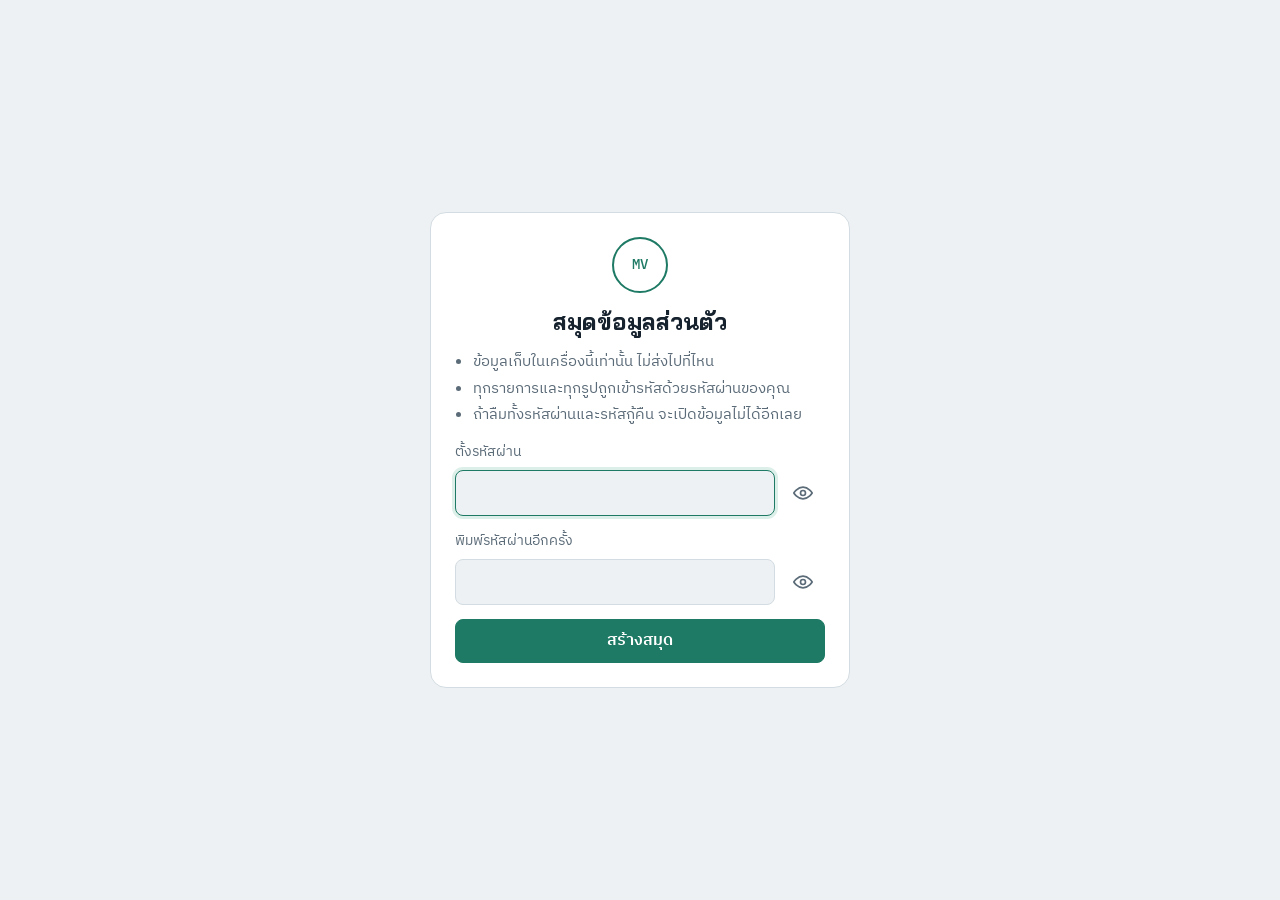
==== my-vault/index.html @ 416fd05d "Add files via upload" ====
<!doctype html>
<html lang="th">
<head>
  <meta charset="utf-8">
  <meta name="viewport" content="width=device-width, initial-scale=1, viewport-fit=cover">
  <meta name="color-scheme" content="light dark">
  <meta name="theme-color" content="#EDF1F3" media="(prefers-color-scheme: light)">
  <meta name="theme-color" content="#10161C" media="(prefers-color-scheme: dark)">
  <meta name="description" content="สมุดเก็บข้อมูลส่วนตัว เข้ารหัสทุกชิ้น ใช้ได้แม้ไม่มีเน็ต">
  <title>My Vault</title>
  <link rel="manifest" href="manifest.webmanifest">
  <link rel="icon" href="icons/icon-192.png" type="image/png">
  <link rel="apple-touch-icon" href="icons/apple-touch-icon-180.png">
  <meta name="apple-mobile-web-app-capable" content="yes">
  <meta name="mobile-web-app-capable" content="yes">
  <meta name="apple-mobile-web-app-title" content="My Vault">
  <meta name="apple-mobile-web-app-status-bar-style" content="default">
  <link rel="stylesheet" href="css/fonts.css">
  <link rel="stylesheet" href="css/app.css">
  <script type="module" src="js/main.js"></script>
</head>
<body>
  <div id="app">
    <main class="screen"><p class="muted">กำลังเปิดสมุด…</p></main>
  </div>
  <noscript><p class="screen">ต้องเปิดใช้ JavaScript เพื่อใช้สมุด</p></noscript>
</body>
</html>
---- my-vault/css/fonts.css ----
/* ฟอนต์ฝังในแอป (ใช้ได้ตอนออฟไลน์) — SIL Open Font License, ดู fonts/OFL-*.txt
   แบ่งช่วงตัวอักษร: เบราว์เซอร์โหลดเฉพาะไฟล์ของช่วงที่หน้าจอใช้จริง */

/* ช่วงตัวอักษร (ตามชุดของ @fontsource) */
/* thai  */ /* U+02D7, U+0303, U+0331, U+0E01-0E5B, U+200C-200D, U+25CC */
/* latin */ /* U+0000-00FF, U+0131, U+0152-0153, U+02BB-02BC, U+02C6, U+02DA, U+02DC, U+0304, U+0308, U+0329, U+2000-206F, U+20AC, U+2122, U+2191, U+2193, U+2212, U+2215, U+FEFF, U+FFFD */

@font-face {
  font-family: "IBM Plex Sans Thai"; font-style: normal; font-weight: 400; font-display: swap;
  src: url("../fonts/ibm-plex-sans-thai-thai-400-normal.woff2") format("woff2");
  unicode-range: U+02D7, U+0303, U+0331, U+0E01-0E5B, U+200C-200D, U+25CC;
}
@font-face {
  font-family: "IBM Plex Sans Thai"; font-style: normal; font-weight: 400; font-display: swap;
  src: url("../fonts/ibm-plex-sans-thai-latin-400-normal.woff2") format("woff2");
  unicode-range: U+0000-00FF, U+0131, U+0152-0153, U+02BB-02BC, U+02C6, U+02DA, U+02DC, U+0304, U+0308, U+0329, U+2000-206F, U+20AC, U+2122, U+2191, U+2193, U+2212, U+2215, U+FEFF, U+FFFD;
}
@font-face {
  font-family: "IBM Plex Sans Thai"; font-style: normal; font-weight: 500 700; font-display: swap;
  src: url("../fonts/ibm-plex-sans-thai-thai-600-normal.woff2") format("woff2");
  unicode-range: U+02D7, U+0303, U+0331, U+0E01-0E5B, U+200C-200D, U+25CC;
}
@font-face {
  font-family: "IBM Plex Sans Thai"; font-style: normal; font-weight: 500 700; font-display: swap;
  src: url("../fonts/ibm-plex-sans-thai-latin-600-normal.woff2") format("woff2");
  unicode-range: U+0000-00FF, U+0131, U+0152-0153, U+02BB-02BC, U+02C6, U+02DA, U+02DC, U+0304, U+0308, U+0329, U+2000-206F, U+20AC, U+2122, U+2191, U+2193, U+2212, U+2215, U+FEFF, U+FFFD;
}

@font-face {
  font-family: "Bai Jamjuree"; font-style: normal; font-weight: 600; font-display: swap;
  src: url("../fonts/bai-jamjuree-thai-600-normal.woff2") format("woff2");
  unicode-range: U+02D7, U+0303, U+0331, U+0E01-0E5B, U+200C-200D, U+25CC;
}
@font-face {
  font-family: "Bai Jamjuree"; font-style: normal; font-weight: 600; font-display: swap;
  src: url("../fonts/bai-jamjuree-latin-600-normal.woff2") format("woff2");
  unicode-range: U+0000-00FF, U+0131, U+0152-0153, U+02BB-02BC, U+02C6, U+02DA, U+02DC, U+0304, U+0308, U+0329, U+2000-206F, U+20AC, U+2122, U+2191, U+2193, U+2212, U+2215, U+FEFF, U+FFFD;
}
@font-face {
  font-family: "Bai Jamjuree"; font-style: normal; font-weight: 700; font-display: swap;
  src: url("../fonts/bai-jamjuree-thai-700-normal.woff2") format("woff2");
  unicode-range: U+02D7, U+0303, U+0331, U+0E01-0E5B, U+200C-200D, U+25CC;
}
@font-face {
  font-family: "Bai Jamjuree"; font-style: normal; font-weight: 700; font-display: swap;
  src: url("../fonts/bai-jamjuree-latin-700-normal.woff2") format("woff2");
  unicode-range: U+0000-00FF, U+0131, U+0152-0153, U+02BB-02BC, U+02C6, U+02DA, U+02DC, U+0304, U+0308, U+0329, U+2000-206F, U+20AC, U+2122, U+2191, U+2193, U+2212, U+2215, U+FEFF, U+FFFD;
}

@font-face {
  font-family: "IBM Plex Mono"; font-style: normal; font-weight: 400; font-display: swap;
  src: url("../fonts/ibm-plex-mono-latin-400-normal.woff2") format("woff2");
}
@font-face {
  font-family: "IBM Plex Mono"; font-style: normal; font-weight: 500 600; font-display: swap;
  src: url("../fonts/ibm-plex-mono-latin-500-normal.woff2") format("woff2");
}
---- my-vault/css/app.css ----
/* My Vault — ธีมสมุดพาสปอร์ต: หมึกน้ำเงินเข้ม + ตราประทับสีเขียว (ต่อจากเวอร์ชันแรก) */
:root {
  --paper: #EDF1F3; --sheet: #FFFFFF; --ink: #16222E; --muted: #5B6B78; --line: #D3DCE2;
  --stamp: #1E7A64; --stamp-soft: #DDEFE9; --on-stamp: #FFFFFF;
  --warn: #9A4512; --warn-soft: #FBE9DC; --danger: #B3261E; --danger-soft: #FBE4E2;
  --scrim: rgba(10, 16, 22, .55);
  --display: "Bai Jamjuree", "IBM Plex Sans Thai", "Noto Sans Thai", system-ui, sans-serif;
  --body: "IBM Plex Sans Thai", "Noto Sans Thai", system-ui, -apple-system, "Segoe UI", sans-serif;
  --mono: "IBM Plex Mono", ui-monospace, "SF Mono", Menlo, monospace;
  --tap: 44px;
  --radius: 10px;
  --bar-h: 64px;
  color-scheme: light;
}
@media (prefers-color-scheme: dark) {
  :root {
    --paper: #10161C; --sheet: #18212A; --ink: #E4EBF0; --muted: #94A5B2; --line: #2A3743;
    --stamp: #4CC3A0; --stamp-soft: #173A31; --on-stamp: #0B1A15;
    --warn: #F0A06A; --warn-soft: #3B2618; --danger: #F2847C; --danger-soft: #3A1C1A;
    --scrim: rgba(0, 0, 0, .65);
    color-scheme: dark;
  }
}

*, *::before, *::after { box-sizing: border-box; }
html { -webkit-text-size-adjust: 100%; }
body {
  margin: 0; min-height: 100dvh;
  background: var(--paper); color: var(--ink);
  font-family: var(--body); font-size: 16px; line-height: 1.55;
  -webkit-tap-highlight-color: transparent;
}
h1, h2, h3 { font-family: var(--display); margin: 0; text-wrap: balance; line-height: 1.3; }
h1 { font-size: 1.45rem; } h2 { font-size: 1.2rem; } h3 { font-size: 1rem; }
p { margin: 0; }
button, input, select, textarea { font: inherit; color: inherit; }
button { cursor: pointer; }
:focus-visible { outline: 2px solid var(--stamp); outline-offset: 2px; }
[hidden] { display: none !important; }

.icon { display: inline-flex; width: 20px; height: 20px; flex: none; }
.icon svg { width: 100%; height: 100%; }
.mono { font-family: var(--mono); }
.center { text-align: center; }
.small { font-size: .82rem; }
.muted { color: var(--muted); font-size: .92rem; }
.stack { display: flex; flex-direction: column; gap: 14px; }
.offscreen { position: fixed; left: -9999px; top: 0; opacity: 0; }

/* ---------- หน้ากลางจอ (ต้อนรับ / ล็อก) ---------- */
.screen {
  min-height: 100dvh; display: grid; place-items: center;
  padding-block: max(24px, env(safe-area-inset-top)) max(24px, env(safe-area-inset-bottom));
  padding-left: max(16px, env(safe-area-inset-left)); padding-right: max(16px, env(safe-area-inset-right));
}
.screen > * { min-width: 0; max-width: 100%; }
.card {
  width: min(420px, 100%); background: var(--sheet); border: 1px solid var(--line);
  border-radius: 16px; padding: 24px;
}
.seal {
  width: 56px; height: 56px; border-radius: 50%; border: 2px solid var(--stamp); color: var(--stamp);
  display: grid; place-items: center; font-family: var(--mono); font-weight: 500; font-size: 14px;
  margin-inline: auto;
}
.seal .icon { width: 24px; height: 24px; }
.card h1 { text-align: center; }
.facts { margin: 0; padding-left: 1.2em; color: var(--muted); font-size: .92rem; display: grid; gap: 4px; }

/* ---------- ฟอร์ม ---------- */
.field { display: flex; flex-direction: column; gap: 6px; }
.label { font-size: .9rem; color: var(--muted); }
.input {
  width: 100%; min-height: var(--tap); padding: 10px 12px;
  border: 1px solid var(--line); border-radius: 8px; background: var(--paper); color: var(--ink);
}
.input:focus { border-color: var(--stamp); outline: none; box-shadow: 0 0 0 3px var(--stamp-soft); }
.input-row { display: flex; gap: 6px; align-items: center; }
.input-row .input { flex: 1; min-width: 0; }
.hints { display: grid; gap: 4px; font-size: .9rem; }
.hints:empty { display: none; }
.error { color: var(--danger); font-size: .9rem; }
.error:empty { display: none; }
.warn { color: var(--warn); }
.ok { color: var(--stamp); }

/* ---------- ปุ่ม ---------- */
.btn {
  min-height: var(--tap); padding: 8px 16px; border-radius: 8px;
  border: 1px solid var(--line); background: var(--sheet); color: var(--ink);
  display: inline-flex; align-items: center; justify-content: center; gap: 8px; font-weight: 500;
}
.btn:hover { border-color: var(--muted); }
.btn:disabled { opacity: .5; cursor: not-allowed; }
.btn.primary { background: var(--stamp); border-color: var(--stamp); color: var(--on-stamp); }
.btn.danger { background: transparent; border-color: var(--danger); color: var(--danger); }
.btn.block { width: 100%; }
.btn.small { min-height: 36px; padding: 4px 12px; font-size: .9rem; }
.icon-btn {
  min-width: var(--tap); min-height: var(--tap); border: 0; background: transparent; color: var(--muted);
  border-radius: 8px; display: inline-flex; align-items: center; justify-content: center; gap: 6px; flex: none;
}
.icon-btn:hover { color: var(--ink); background: var(--paper); }
.icon-btn.labelled { padding-inline: 10px; font-size: .9rem; }
.link {
  border: 0; background: none; color: var(--stamp); min-height: var(--tap);
  text-decoration: underline; text-underline-offset: 3px; padding: 0;
}
.link.danger { color: var(--muted); font-size: .9rem; }
.actions { display: flex; gap: 8px; justify-content: flex-end; flex-wrap: wrap; }

/* ---------- รหัสกู้คืน ---------- */
.recovery-code {
  display: flex; flex-wrap: wrap; justify-content: center; gap: 6px 12px;
  padding: 14px; border: 2px dashed var(--stamp); border-radius: var(--radius); background: var(--stamp-soft);
  font-size: clamp(1.05rem, 4.6vw, 1.25rem); letter-spacing: .08em; font-weight: 500; user-select: all;
}
#recovery-tail { text-transform: uppercase; letter-spacing: .2em; }

/* ---------- ตัวแอป ---------- */
body::before { /* แถบสีใต้ notch ให้กลืนกับหัวจอ */
  content: ""; position: fixed; inset: 0 0 auto; height: env(safe-area-inset-top, 0px);
  background: var(--paper); z-index: 20;
}
.appbar {
  position: sticky; top: env(safe-area-inset-top, 0px); z-index: 10;
  background: var(--paper); border-bottom: 1px solid var(--line);
}
.appbar-inner, .module, .tabbar-inner, .backup-bar {
  max-width: 880px; margin-inline: auto;
  padding-left: max(16px, env(safe-area-inset-left)); padding-right: max(16px, env(safe-area-inset-right));
}
.appbar-inner { display: flex; align-items: center; gap: 4px; padding-block: 8px; }
.brand { flex: 1; min-width: 0; }
.brand-name { display: block; font-family: var(--mono); font-size: .72rem; letter-spacing: .12em; text-transform: uppercase; color: var(--stamp); }
.module-title { font-size: 1.25rem; white-space: nowrap; overflow: hidden; text-overflow: ellipsis; }
.backup-bar {
  display: flex; align-items: center; justify-content: space-between; gap: 10px; flex-wrap: wrap;
  padding-block: 8px; background: var(--warn-soft); color: var(--warn); font-size: .92rem;
}
.module { padding-block: 16px calc(var(--bar-h) + env(safe-area-inset-bottom, 0px) + 24px); }
.empty { color: var(--muted); text-align: center; padding: 40px 0; }

.tabbar {
  position: fixed; inset: auto 0 0; z-index: 10;
  background: var(--sheet); border-top: 1px solid var(--line);
  padding-bottom: env(safe-area-inset-bottom, 0px);
}
.tabbar-inner { display: flex; justify-content: center; gap: 4px; height: var(--bar-h); }
.tabbar button {
  flex: 1; max-width: 160px; border: 0; background: none; color: var(--muted);
  display: flex; flex-direction: column; align-items: center; justify-content: center; gap: 2px; font-size: .8rem;
}
.tabbar button[aria-current="page"] { color: var(--stamp); font-weight: 600; }

/* ---------- modal ---------- */
.overlay {
  position: fixed; inset: 0; z-index: 50; background: var(--scrim);
  display: flex; align-items: center; justify-content: center;
  padding: max(12px, env(safe-area-inset-top)) max(12px, env(safe-area-inset-right)) max(12px, env(safe-area-inset-bottom)) max(12px, env(safe-area-inset-left));
}
.sheet {
  width: min(560px, 100%); max-height: 100%; overflow: auto; overscroll-behavior: contain;
  background: var(--sheet); border-radius: 14px; padding: 20px;
}
@media (max-width: 600px) {
  .overlay { align-items: flex-end; padding: max(12px, env(safe-area-inset-top)) 0 0; }
  .sheet {
    border-radius: 16px 16px 0 0; max-height: 94dvh;
    padding: 20px max(16px, env(safe-area-inset-right)) calc(20px + env(safe-area-inset-bottom)) max(16px, env(safe-area-inset-left));
  }
}
.sheet-head { display: flex; align-items: center; justify-content: space-between; gap: 8px; }
.confirm-text { font-size: 1rem; }
.settings { display: flex; flex-direction: column; gap: 22px; }
.settings section { border-top: 1px solid var(--line); padding-top: 18px; }
.danger-zone h3 { color: var(--danger); }

/* ---------- โมดูลสมุด ---------- */
.vault-tools { display: flex; gap: 10px; flex-wrap: wrap; }
.search {
  flex: 1; min-width: 200px; display: flex; align-items: center; gap: 8px;
  border: 1px solid var(--line); background: var(--sheet); border-radius: 8px; padding-left: 12px; color: var(--muted);
}
.search:focus-within { border-color: var(--stamp); box-shadow: 0 0 0 3px var(--stamp-soft); }
.search .input { border: 0; background: transparent; padding-left: 0; box-shadow: none; }
.chips { display: flex; gap: 6px; overflow-x: auto; margin-top: 12px; padding-bottom: 4px; scrollbar-width: thin; }
.chip {
  flex: none; min-height: 40px; padding: 4px 12px; border-radius: 999px;
  border: 1px solid var(--line); background: var(--sheet); color: var(--ink);
  display: inline-flex; align-items: center; gap: 6px; font-size: .92rem;
}
.chip[aria-pressed="true"] { border-color: var(--stamp); background: var(--stamp-soft); color: var(--stamp); font-weight: 600; }
.chip-count { font-family: var(--mono); font-size: .75rem; color: var(--muted); font-variant-numeric: tabular-nums; }
.alerts { display: grid; gap: 6px; margin-top: 12px; }
.alerts:empty { display: none; }
.alert {
  text-align: left; border: 0; border-radius: 8px; padding: 10px 12px; min-height: var(--tap); font-size: .92rem;
  background: var(--warn-soft); color: var(--warn);
}
.alert.gone { background: var(--danger-soft); color: var(--danger); }
.example-bar {
  margin-top: 12px; display: flex; align-items: center; justify-content: space-between; gap: 10px; flex-wrap: wrap;
  background: var(--stamp-soft); color: var(--stamp); border-radius: 8px; padding: 8px 12px; font-size: .92rem;
}
.entries { display: grid; grid-template-columns: repeat(auto-fill, minmax(min(100%, 300px), 1fr)); gap: 14px; margin-top: 16px; }
.entries > .empty { grid-column: 1 / -1; display: grid; justify-items: center; gap: 12px; }
.entry {
  background: var(--sheet); border: 1px solid var(--line); border-radius: var(--radius);
  padding: 14px 16px; display: flex; flex-direction: column; gap: 10px; min-width: 0;
}
.entry.corrupt { border-style: dashed; border-color: var(--danger); }
.entry-head { display: flex; align-items: flex-start; gap: 8px; }
.entry-head h3 { flex: 1; min-width: 0; font-size: 1.05rem; overflow-wrap: anywhere; }
.tag {
  font-family: var(--mono); font-size: .68rem; letter-spacing: .06em; color: var(--stamp);
  border: 1px solid var(--stamp); border-radius: 4px; padding: 1px 6px; white-space: nowrap;
}
.tag.ex { color: var(--muted); border-color: var(--line); font-family: var(--body); letter-spacing: 0; }
.thumbs { display: flex; gap: 6px; overflow-x: auto; }
.thumb { flex: none; width: 64px; height: 64px; padding: 0; border: 1px solid var(--line); border-radius: 8px; overflow: hidden; background: var(--paper); }
.thumb img { width: 100%; height: 100%; object-fit: cover; display: block; }
.rows { margin: 0; display: flex; flex-direction: column; }
.row {
  display: grid; grid-template-columns: minmax(84px, 36%) 1fr auto; gap: 8px; align-items: center;
  border-top: 1px dashed var(--line); padding-block: 4px;
}
.row:first-child { border-top: 0; }
.row dt { color: var(--muted); font-size: .86rem; overflow-wrap: anywhere; }
.row dd { margin: 0; min-width: 0; overflow-wrap: anywhere; font-variant-numeric: tabular-nums; }
.row dd.secret { font-family: var(--mono); letter-spacing: .06em; }
.row-actions { display: flex; }
.row-actions .icon-btn { min-width: 40px; min-height: 40px; }
.badge { display: inline-block; margin-left: 6px; font-size: .75rem; padding: 0 6px; border-radius: 4px; white-space: nowrap; font-family: var(--body); letter-spacing: 0; }
.badge.soon { background: var(--warn-soft); color: var(--warn); }
.badge.gone { background: var(--danger); color: var(--sheet); }
.note { color: var(--muted); font-size: .9rem; white-space: pre-wrap; overflow-wrap: anywhere; }
.entry-foot { margin-top: auto; display: flex; align-items: center; justify-content: space-between; gap: 8px; font-size: .8rem; color: var(--muted); }

/* ฟอร์มแก้ไข */
.field-rows { display: grid; gap: 8px; }
.field-row { display: grid; grid-template-columns: 1fr 1.3fr 104px auto; gap: 6px; align-items: center; }
.field-row .input { min-width: 0; }
@media (max-width: 600px) {
  .field-row { grid-template-columns: 1fr 1fr auto; padding-bottom: 8px; border-bottom: 1px dashed var(--line); }
  .field-row > .input:nth-child(2) { grid-column: 1 / -1; grid-row: 2; }
}
.img-strip { display: flex; flex-wrap: wrap; gap: 8px; align-items: center; }
.img-tile { position: relative; width: 76px; height: 76px; border-radius: 8px; overflow: hidden; border: 1px solid var(--line); background: var(--paper); }
.img-tile.new { border-color: var(--stamp); }
.img-tile img { width: 100%; height: 100%; object-fit: cover; display: block; }
.img-remove {
  position: absolute; top: 2px; right: 2px; width: 30px; height: 30px; border-radius: 50%; border: 0;
  background: var(--scrim); color: #fff; display: grid; place-items: center; padding: 0;
}
.img-remove .icon { width: 16px; height: 16px; }
.img-add {
  width: 76px; height: 76px; border-radius: 8px; border: 1px dashed var(--muted); background: transparent; color: var(--muted);
  display: flex; flex-direction: column; align-items: center; justify-content: center; gap: 2px; font-size: .75rem;
}
.img-count { width: 100%; }

/* ดูรูปเต็มจอ */
.sheet.sheet-viewer { width: min(960px, 100%); height: 100%; max-height: 100%; background: #0B0F13; color: #E4EBF0; padding: 0; border-radius: 12px; }
.viewer { height: 100%; display: flex; flex-direction: column; }
.viewer-bar { display: flex; align-items: center; justify-content: space-between; padding: 6px 8px 6px 16px; font-family: var(--mono); font-size: .85rem; }
.viewer .icon-btn { color: #E4EBF0; }
.viewer .icon-btn:hover { background: rgba(255, 255, 255, .1); }
.viewer-stage { flex: 1; min-height: 0; display: grid; place-items: center; touch-action: pan-y; user-select: none; }
.viewer-img { max-width: 100%; max-height: 100%; object-fit: contain; }
.viewer-nav { display: flex; justify-content: space-between; padding: 8px; }
@media (max-width: 600px) { .sheet.sheet-viewer { border-radius: 0; max-height: 100dvh; padding-bottom: env(safe-area-inset-bottom); } }

/* ---------- toast ---------- */
.toast {
  position: fixed; left: 50%; transform: translateX(-50%); z-index: 60;
  bottom: calc(var(--bar-h) + env(safe-area-inset-bottom, 0px) + 16px);
  max-width: calc(100% - 32px); background: var(--ink); color: var(--paper);
  padding: 10px 16px; border-radius: 10px; font-size: .92rem; text-align: center;
}

/* ---------- แถบมีเวอร์ชันใหม่ ---------- */
.update-bar {
  position: fixed; z-index: 40; left: 50%; transform: translateX(-50%);
  bottom: calc(var(--bar-h) + env(safe-area-inset-bottom, 0px) + 12px);
  width: min(520px, calc(100% - 32px)); min-height: var(--tap);
  border: 0; border-radius: 10px; padding: 10px 16px;
  background: var(--stamp); color: var(--on-stamp); font-weight: 600; font-size: .92rem;
}

@media (prefers-reduced-motion: reduce) { * { transition: none !important; animation: none !important; } }
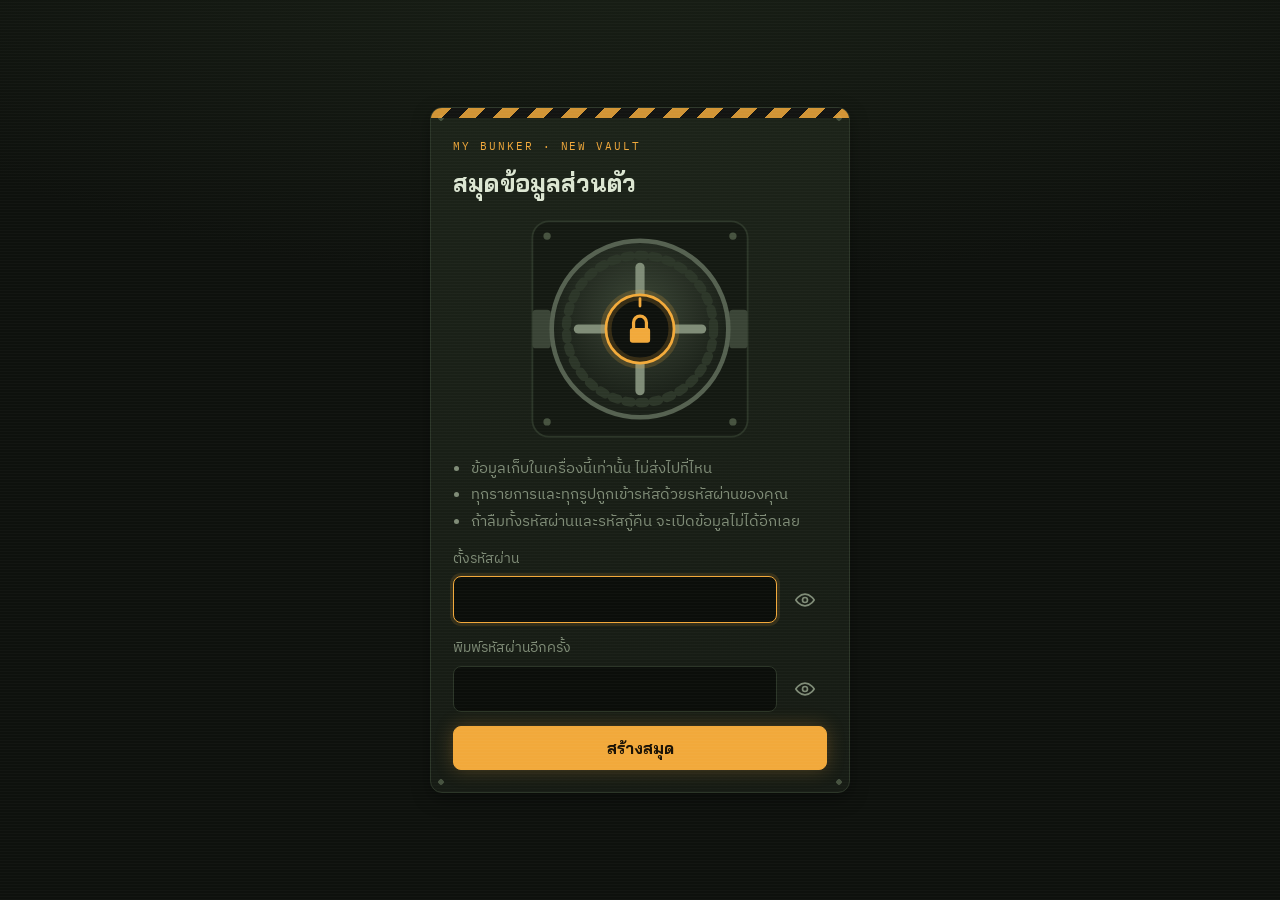
==== commit 9f0f28c7: "Add files via upload" ====
--- a/my-vault/index.html
+++ b/my-vault/index.html
@@ -3,9 +3,8 @@
 <head>
   <meta charset="utf-8">
   <meta name="viewport" content="width=device-width, initial-scale=1, viewport-fit=cover">
-  <meta name="color-scheme" content="light dark">
-  <meta name="theme-color" content="#EDF1F3" media="(prefers-color-scheme: light)">
-  <meta name="theme-color" content="#10161C" media="(prefers-color-scheme: dark)">
+  <meta name="color-scheme" content="dark">
+  <meta name="theme-color" content="#0E110D">
   <meta name="description" content="สมุดเก็บข้อมูลส่วนตัว เข้ารหัสทุกชิ้น ใช้ได้แม้ไม่มีเน็ต">
   <title>My Vault</title>
   <link rel="manifest" href="manifest.webmanifest">
--- a/my-vault/css/app.css
+++ b/my-vault/css/app.css
@@ -1,32 +1,30 @@
-/* My Vault — ธีมสมุดพาสปอร์ต: หมึกน้ำเงินเข้ม + ตราประทับสีเขียว (ต่อจากเวอร์ชันแรก) */
+/* My Bunker — ห้องบังเกอร์ใต้ดิน: แผงเหล็กเข้ม · ไฟเหลืองอำพัน · ตัวเลขเรืองแสง
+   ธีมมืดอย่างเดียวโดยตั้งใจ (ตั้งสีครบทุกตัว ไม่ขึ้นกับธีมเครื่อง) */
 :root {
-  --paper: #EDF1F3; --sheet: #FFFFFF; --ink: #16222E; --muted: #5B6B78; --line: #D3DCE2;
-  --stamp: #1E7A64; --stamp-soft: #DDEFE9; --on-stamp: #FFFFFF;
-  --warn: #9A4512; --warn-soft: #FBE9DC; --danger: #B3261E; --danger-soft: #FBE4E2;
-  --scrim: rgba(10, 16, 22, .55);
+  /* โทเคนหลัก */
+  --bg: #0E110D; --panel: #161B14; --panel-2: #1C2319; --line: #2C3628; --rivet: #46523F;
+  --ink: #DCE6D2; --muted: #7F8C77; --amber: #F2A93B; --amber-soft: rgba(242, 169, 59, .12);
+  --in: #7CF07A; --out: #FF5C4D; --info: #5CC8FF; --well: #0B0E0A;
+  /* ชื่อเดิมที่ component ใช้อยู่ → ชี้มาที่โทเคนบังเกอร์ */
+  --paper: var(--bg); --sheet: var(--panel); --stamp: var(--amber); --stamp-soft: var(--amber-soft); --on-stamp: #1A1205;
+  --warn: var(--amber); --warn-soft: var(--amber-soft); --danger: var(--out); --danger-soft: rgba(255, 92, 77, .12);
+  --scrim: rgba(0, 0, 0, .7);
   --display: "Bai Jamjuree", "IBM Plex Sans Thai", "Noto Sans Thai", system-ui, sans-serif;
   --body: "IBM Plex Sans Thai", "Noto Sans Thai", system-ui, -apple-system, "Segoe UI", sans-serif;
   --mono: "IBM Plex Mono", ui-monospace, "SF Mono", Menlo, monospace;
   --tap: 44px;
-  --radius: 10px;
-  --bar-h: 64px;
-  color-scheme: light;
-}
-@media (prefers-color-scheme: dark) {
-  :root {
-    --paper: #10161C; --sheet: #18212A; --ink: #E4EBF0; --muted: #94A5B2; --line: #2A3743;
-    --stamp: #4CC3A0; --stamp-soft: #173A31; --on-stamp: #0B1A15;
-    --warn: #F0A06A; --warn-soft: #3B2618; --danger: #F2847C; --danger-soft: #3A1C1A;
-    --scrim: rgba(0, 0, 0, .65);
-    color-scheme: dark;
-  }
+  --radius: 12px;
+  --bar-h: 70px;
+  --max: 960px;
+  color-scheme: dark;
 }
 
 *, *::before, *::after { box-sizing: border-box; }
 html { -webkit-text-size-adjust: 100%; }
 body {
   margin: 0; min-height: 100dvh;
-  background: var(--paper); color: var(--ink);
+  background: radial-gradient(120% 70% at 50% -10%, #1A2117 0%, var(--bg) 60%) fixed, var(--bg);
+  color: var(--ink);
   font-family: var(--body); font-size: 16px; line-height: 1.55;
   -webkit-tap-highlight-color: transparent;
 }
@@ -54,10 +52,7 @@
   padding-left: max(16px, env(safe-area-inset-left)); padding-right: max(16px, env(safe-area-inset-right));
 }
 .screen > * { min-width: 0; max-width: 100%; }
-.card {
-  width: min(420px, 100%); background: var(--sheet); border: 1px solid var(--line);
-  border-radius: 16px; padding: 24px;
-}
+.card { width: min(420px, 100%); padding: 24px; border-radius: 16px; }
 .seal {
   width: 56px; height: 56px; border-radius: 50%; border: 2px solid var(--stamp); color: var(--stamp);
   display: grid; place-items: center; font-family: var(--mono); font-weight: 500; font-size: 14px;
@@ -72,7 +67,7 @@
 .label { font-size: .9rem; color: var(--muted); }
 .input {
   width: 100%; min-height: var(--tap); padding: 10px 12px;
-  border: 1px solid var(--line); border-radius: 8px; background: var(--paper); color: var(--ink);
+  border: 1px solid var(--line); border-radius: 8px; background: var(--well); color: var(--ink);
 }
 .input:focus { border-color: var(--stamp); outline: none; box-shadow: 0 0 0 3px var(--stamp-soft); }
 .input-row { display: flex; gap: 6px; align-items: center; }
@@ -87,12 +82,15 @@
 /* ---------- ปุ่ม ---------- */
 .btn {
   min-height: var(--tap); padding: 8px 16px; border-radius: 8px;
-  border: 1px solid var(--line); background: var(--sheet); color: var(--ink);
+  border: 1px solid var(--line); background: var(--panel-2); color: var(--ink);
   display: inline-flex; align-items: center; justify-content: center; gap: 8px; font-weight: 500;
 }
 .btn:hover { border-color: var(--muted); }
 .btn:disabled { opacity: .5; cursor: not-allowed; }
-.btn.primary { background: var(--stamp); border-color: var(--stamp); color: var(--on-stamp); }
+.btn.primary {
+  background: var(--amber); border-color: var(--amber); color: var(--on-stamp);
+  font-family: var(--display); font-weight: 700; box-shadow: 0 0 18px rgba(242, 169, 59, .25);
+}
 .btn.danger { background: transparent; border-color: var(--danger); color: var(--danger); }
 .btn.block { width: 100%; }
 .btn.small { min-height: 36px; padding: 4px 12px; font-size: .9rem; }
@@ -112,7 +110,8 @@
 /* ---------- รหัสกู้คืน ---------- */
 .recovery-code {
   display: flex; flex-wrap: wrap; justify-content: center; gap: 6px 12px;
-  padding: 14px; border: 2px dashed var(--stamp); border-radius: var(--radius); background: var(--stamp-soft);
+  padding: 14px; border: 2px dashed var(--amber); border-radius: var(--radius); background: var(--amber-soft); color: var(--amber);
+  text-shadow: 0 0 10px rgba(242, 169, 59, .45);
   font-size: clamp(1.05rem, 4.6vw, 1.25rem); letter-spacing: .08em; font-weight: 500; user-select: all;
 }
 #recovery-tail { text-transform: uppercase; letter-spacing: .2em; }
@@ -120,30 +119,36 @@
 /* ---------- ตัวแอป ---------- */
 body::before { /* แถบสีใต้ notch ให้กลืนกับหัวจอ */
   content: ""; position: fixed; inset: 0 0 auto; height: env(safe-area-inset-top, 0px);
-  background: var(--paper); z-index: 20;
+  background: var(--bg); z-index: 20;
+}
+body::after { /* เส้นจอเก่าจางๆ */
+  content: ""; position: fixed; inset: 0; pointer-events: none; z-index: 70;
+  background: repeating-linear-gradient(0deg, rgba(255, 255, 255, .022) 0 1px, transparent 1px 3px);
 }
 .appbar {
   position: sticky; top: env(safe-area-inset-top, 0px); z-index: 10;
-  background: var(--paper); border-bottom: 1px solid var(--line);
+  background: rgba(14, 17, 13, .94); border-bottom: 1px solid var(--line);
+  box-shadow: 0 1px 0 rgba(242, 169, 59, .12);
 }
 .appbar-inner, .module, .tabbar-inner, .backup-bar {
-  max-width: 880px; margin-inline: auto;
+  max-width: var(--max); margin-inline: auto;
   padding-left: max(16px, env(safe-area-inset-left)); padding-right: max(16px, env(safe-area-inset-right));
 }
 .appbar-inner { display: flex; align-items: center; gap: 4px; padding-block: 8px; }
 .brand { flex: 1; min-width: 0; }
-.brand-name { display: block; font-family: var(--mono); font-size: .72rem; letter-spacing: .12em; text-transform: uppercase; color: var(--stamp); }
+.brand-name { display: block; font-family: var(--mono); font-size: .68rem; letter-spacing: .2em; text-transform: uppercase; color: var(--amber); }
 .module-title { font-size: 1.25rem; white-space: nowrap; overflow: hidden; text-overflow: ellipsis; }
 .backup-bar {
   display: flex; align-items: center; justify-content: space-between; gap: 10px; flex-wrap: wrap;
-  padding-block: 8px; background: var(--warn-soft); color: var(--warn); font-size: .92rem;
+  padding-block: 8px; background: var(--amber-soft); color: var(--amber); font-size: .92rem;
+  border-top: 1px solid rgba(242, 169, 59, .3);
 }
 .module { padding-block: 16px calc(var(--bar-h) + env(safe-area-inset-bottom, 0px) + 24px); }
 .empty { color: var(--muted); text-align: center; padding: 40px 0; }
 
 .tabbar {
   position: fixed; inset: auto 0 0; z-index: 10;
-  background: var(--sheet); border-top: 1px solid var(--line);
+  background: var(--well); border-top: 1px solid var(--line);
   padding-bottom: env(safe-area-inset-bottom, 0px);
 }
 .tabbar-inner { display: flex; justify-content: center; gap: 4px; height: var(--bar-h); }
@@ -151,7 +156,16 @@
   flex: 1; max-width: 160px; border: 0; background: none; color: var(--muted);
   display: flex; flex-direction: column; align-items: center; justify-content: center; gap: 2px; font-size: .8rem;
 }
-.tabbar button[aria-current="page"] { color: var(--stamp); font-weight: 600; }
+.tabbar button[aria-current="page"] { color: var(--amber); font-weight: 600; }
+.tabbar button[aria-current="page"] .icon { filter: drop-shadow(0 0 6px rgba(242, 169, 59, .7)); }
+.fab-slot { flex: 1; max-width: 160px; display: flex; justify-content: center; align-items: center; }
+.tabbar .fab {
+  flex: none; width: 56px; height: 56px; margin-top: -26px; border-radius: 50%;
+  background: var(--amber); color: var(--on-stamp); border: 0;
+  box-shadow: 0 0 0 5px var(--well), 0 0 22px rgba(242, 169, 59, .55);
+  display: grid; place-items: center;
+}
+.tabbar .fab .icon { width: 28px; height: 28px; }
 
 /* ---------- modal ---------- */
 .overlay {
@@ -161,12 +175,12 @@
 }
 .sheet {
   width: min(560px, 100%); max-height: 100%; overflow: auto; overscroll-behavior: contain;
-  background: var(--sheet); border-radius: 14px; padding: 20px;
+  background: var(--panel); border: 1px solid var(--line); border-radius: 14px; padding: 20px;
 }
 @media (max-width: 600px) {
   .overlay { align-items: flex-end; padding: max(12px, env(safe-area-inset-top)) 0 0; }
   .sheet {
-    border-radius: 16px 16px 0 0; max-height: 94dvh;
+    border-radius: 16px 16px 0 0; max-height: 94dvh; border-width: 2px 0 0; border-top-color: var(--amber);
     padding: 20px max(16px, env(safe-area-inset-right)) calc(20px + env(safe-area-inset-bottom)) max(16px, env(safe-area-inset-left));
   }
 }
@@ -180,14 +194,14 @@
 .vault-tools { display: flex; gap: 10px; flex-wrap: wrap; }
 .search {
   flex: 1; min-width: 200px; display: flex; align-items: center; gap: 8px;
-  border: 1px solid var(--line); background: var(--sheet); border-radius: 8px; padding-left: 12px; color: var(--muted);
+  border: 1px solid var(--line); background: var(--well); border-radius: 8px; padding-left: 12px; color: var(--muted);
 }
 .search:focus-within { border-color: var(--stamp); box-shadow: 0 0 0 3px var(--stamp-soft); }
 .search .input { border: 0; background: transparent; padding-left: 0; box-shadow: none; }
 .chips { display: flex; gap: 6px; overflow-x: auto; margin-top: 12px; padding-bottom: 4px; scrollbar-width: thin; }
 .chip {
   flex: none; min-height: 40px; padding: 4px 12px; border-radius: 999px;
-  border: 1px solid var(--line); background: var(--sheet); color: var(--ink);
+  border: 1px solid var(--line); background: var(--well); color: var(--ink);
   display: inline-flex; align-items: center; gap: 6px; font-size: .92rem;
 }
 .chip[aria-pressed="true"] { border-color: var(--stamp); background: var(--stamp-soft); color: var(--stamp); font-weight: 600; }
@@ -206,7 +220,6 @@
 .entries { display: grid; grid-template-columns: repeat(auto-fill, minmax(min(100%, 300px), 1fr)); gap: 14px; margin-top: 16px; }
 .entries > .empty { grid-column: 1 / -1; display: grid; justify-items: center; gap: 12px; }
 .entry {
-  background: var(--sheet); border: 1px solid var(--line); border-radius: var(--radius);
   padding: 14px 16px; display: flex; flex-direction: column; gap: 10px; min-width: 0;
 }
 .entry.corrupt { border-style: dashed; border-color: var(--danger); }
@@ -233,7 +246,7 @@
 .row-actions .icon-btn { min-width: 40px; min-height: 40px; }
 .badge { display: inline-block; margin-left: 6px; font-size: .75rem; padding: 0 6px; border-radius: 4px; white-space: nowrap; font-family: var(--body); letter-spacing: 0; }
 .badge.soon { background: var(--warn-soft); color: var(--warn); }
-.badge.gone { background: var(--danger); color: var(--sheet); }
+.badge.gone { background: var(--out); color: #1B0805; }
 .note { color: var(--muted); font-size: .9rem; white-space: pre-wrap; overflow-wrap: anywhere; }
 .entry-foot { margin-top: auto; display: flex; align-items: center; justify-content: space-between; gap: 8px; font-size: .8rem; color: var(--muted); }
 
@@ -275,7 +288,7 @@
 .toast {
   position: fixed; left: 50%; transform: translateX(-50%); z-index: 60;
   bottom: calc(var(--bar-h) + env(safe-area-inset-bottom, 0px) + 16px);
-  max-width: calc(100% - 32px); background: var(--ink); color: var(--paper);
+  max-width: calc(100% - 32px); background: var(--panel-2); color: var(--ink); border: 1px solid var(--amber);
   padding: 10px 16px; border-radius: 10px; font-size: .92rem; text-align: center;
 }
 
@@ -288,4 +301,187 @@
   background: var(--stamp); color: var(--on-stamp); font-weight: 600; font-size: .92rem;
 }
 
-@media (prefers-reduced-motion: reduce) { * { transition: none !important; animation: none !important; } }
+
+
+/* ---------- ชิ้นส่วนบังเกอร์ (ใช้ร่วมทุกหน้า) ---------- */
+.panel, .card, .entry {
+  position: relative;
+  background: linear-gradient(180deg, var(--panel-2), var(--panel));
+  border: 1px solid var(--line); border-radius: var(--radius);
+  box-shadow: inset 0 1px 0 rgba(255, 255, 255, .03), 0 6px 18px rgba(0, 0, 0, .35);
+}
+.panel::before, .card::before, .entry::before { /* หมุด 4 มุม */
+  content: ""; position: absolute; inset: 6px; pointer-events: none;
+  background:
+    radial-gradient(circle, var(--rivet) 2.5px, transparent 3px) top left / 8px 8px no-repeat,
+    radial-gradient(circle, var(--rivet) 2.5px, transparent 3px) top right / 8px 8px no-repeat,
+    radial-gradient(circle, var(--rivet) 2.5px, transparent 3px) bottom left / 8px 8px no-repeat,
+    radial-gradient(circle, var(--rivet) 2.5px, transparent 3px) bottom right / 8px 8px no-repeat;
+}
+.panel { padding: 14px 16px; }
+.en { font-family: var(--mono); font-size: .68rem; letter-spacing: .18em; text-transform: uppercase; color: var(--amber); }
+.num { font-family: var(--mono); font-variant-numeric: tabular-nums; }
+.money-in { color: var(--in); }
+.money-out { color: var(--out); }
+.glow-in { text-shadow: 0 0 14px rgba(124, 240, 122, .45); }
+.glow-out { text-shadow: 0 0 14px rgba(255, 92, 77, .4); }
+.status-dot { display: inline-block; width: 8px; height: 8px; border-radius: 50%; flex: none; background: var(--muted); }
+.status-dot[data-status="active"] { background: var(--in); box-shadow: 0 0 8px var(--in); }
+.status-dot[data-status="paused"] { background: var(--amber); box-shadow: 0 0 8px var(--amber); }
+.status-dot[data-status="plan"] { background: var(--info); box-shadow: 0 0 8px var(--info); }
+.status-dot[data-status="done"] { background: var(--muted); }
+.hazard { height: 10px; background: repeating-linear-gradient(-45deg, var(--amber) 0 12px, #111 12px 24px); opacity: .85; }
+.progress { height: 6px; background: var(--well); border-radius: 3px; overflow: hidden; }
+.progress > i { display: block; height: 100%; background: var(--amber); border-radius: 3px; }
+.progress.in > i { background: var(--in); }
+
+/* ภาพวาด */
+.art { display: inline-flex; flex: none; }
+.art svg { width: 100%; height: 100%; display: block; }
+.art.icon-art { width: 22px; height: 22px; }
+.icon-tile {
+  width: 40px; height: 40px; border-radius: 10px; display: grid; place-items: center; flex: none;
+  border: 1px solid currentColor; background: rgba(255, 255, 255, .02);
+}
+.empty-art { width: 160px; height: 120px; color: var(--muted); }
+
+/* ---------- หน้าล็อก / ต้อนรับ ---------- */
+/* ระยะขอบอยู่ที่กรอบ (ไม่ใช่ margin ของลูก) ปุ่มกว้าง 100% จึงพอดีกรอบ · แถบลายเหลืองยื่นชนขอบด้วย margin ติดลบ */
+.gate { width: min(420px, 100%); display: flex; flex-direction: column; gap: 14px; padding: 0 22px 22px; overflow: hidden; }
+.gate > .hazard { margin-inline: -22px; flex: none; }
+.gate .en { margin-top: 6px; }
+.gate h1 { text-align: left; font-size: 1.5rem; }
+.door { width: min(230px, 62vw); aspect-ratio: 1; max-width: 100%; align-self: center; color: var(--amber); }
+.door .dial { transform-box: fill-box; transform-origin: center; transition: transform .6s cubic-bezier(.6, 0, .2, 1); }
+.door .core-glow { transition: opacity .6s; opacity: .18; }
+.door.opening .dial { transform: rotate(270deg); }
+.door.opening .core-glow { opacity: .6; }
+.terminal {
+  font-family: var(--mono); font-size: .72rem; line-height: 1.7; color: var(--in); opacity: .85;
+  border-top: 1px dashed var(--line); padding-top: 10px;
+}
+.terminal span { display: block; white-space: nowrap; overflow: hidden; text-overflow: ellipsis; }
+
+@media (prefers-reduced-motion: reduce) {
+  *, *::before, *::after { transition: none !important; animation: none !important; }
+  .glow-in, .glow-out, .recovery-code { text-shadow: none; }
+}
+
+/* ---------- โมดูลโปรเจค (และส่วนที่หน้าอื่นใช้ร่วม) ---------- */
+.module-tools { display: flex; align-items: center; justify-content: space-between; gap: 10px; flex-wrap: wrap; }
+.split { display: flex; align-items: center; justify-content: space-between; gap: 10px; flex-wrap: wrap; }
+.stack.tight { gap: 6px; }
+.amber { color: var(--amber); }
+.two-col { display: grid; grid-template-columns: 1fr 1fr; gap: 10px; }
+@media (max-width: 420px) { .two-col { grid-template-columns: 1fr; } }
+.icon-tile { color: var(--muted); }
+.icon-tile[data-status="active"] { color: var(--in); }
+.icon-tile[data-status="paused"] { color: var(--amber); }
+.icon-tile[data-status="plan"] { color: var(--info); }
+.proj-list { display: grid; grid-template-columns: repeat(auto-fill, minmax(min(100%, 340px), 1fr)); gap: 12px; margin-top: 14px; }
+.proj-card {
+  display: grid; grid-template-columns: 40px 1fr auto; gap: 12px; align-items: center;
+  text-align: left; color: var(--ink); width: 100%; min-width: 0;
+}
+.proj-card:hover { border-color: var(--rivet); }
+.proj-main { display: flex; flex-direction: column; gap: 4px; min-width: 0; }
+.proj-name { font-weight: 600; display: flex; gap: 8px; align-items: center; flex-wrap: wrap; overflow-wrap: anywhere; }
+.proj-meta { font-size: .8rem; color: var(--muted); display: flex; align-items: center; flex-wrap: wrap; gap: 0 4px; }
+.proj-status { display: inline-flex; align-items: center; gap: 6px; }
+.proj-net { display: flex; flex-direction: column; align-items: flex-end; gap: 2px; font-size: .95rem; white-space: nowrap; }
+.proj-head { display: flex; align-items: center; gap: 10px; margin-bottom: 14px; }
+.proj-title { flex: 1; min-width: 0; }
+.proj-title h2 { font-size: 1.3rem; display: flex; gap: 8px; align-items: center; flex-wrap: wrap; overflow-wrap: anywhere; }
+.module > .panel + .panel { margin-top: 12px; }
+/* กล่องตัวเลข: เรียงเป็นแถว ถ้าตัวเลขยาวจนไม่พอ กล่องจะตกบรรทัดเองทั้งกล่อง (ตัวเลขไม่หัก) */
+.stat-grid { display: flex; flex-wrap: wrap; gap: 8px; }
+.stat-grid > .stat { flex: 1 1 130px; }
+.stat { background: var(--well); border: 1px solid var(--line); border-radius: 8px; padding: 8px 12px; display: flex; flex-direction: column; gap: 2px; }
+.stat .num { font-size: 1.25rem; }
+.tasks { list-style: none; margin: 0; padding: 0; display: flex; flex-direction: column; }
+.task { display: flex; align-items: center; gap: 10px; min-height: var(--tap); cursor: pointer; border-top: 1px dashed var(--line); }
+.tasks li:first-child .task { border-top: 0; }
+.task input { width: 20px; height: 20px; accent-color: var(--amber); flex: none; }
+.task.done span { color: var(--muted); text-decoration: line-through; }
+.add-task { display: flex; gap: 8px; }
+.add-task .input { flex: 1; min-width: 0; }
+.tx-list { list-style: none; margin: 0; padding: 0; display: flex; flex-direction: column; }
+.tx { display: grid; grid-template-columns: 40px 1fr auto; gap: 10px; align-items: center; padding-block: 8px; border-top: 1px dashed var(--line); }
+.tx:first-child { border-top: 0; }
+.tx-main { display: flex; flex-direction: column; min-width: 0; overflow-wrap: anywhere; }
+.tx .num { white-space: nowrap; }
+.section-label { display: inline-flex; align-items: baseline; gap: 8px; flex-wrap: wrap; }
+.section-label .th { font-size: .8rem; color: var(--muted); }
+
+/* ---------- โมดูลเงิน ---------- */
+.seg { display: grid; grid-auto-flow: column; grid-auto-columns: 1fr; gap: 4px; padding: 4px; background: var(--well); border: 1px solid var(--line); border-radius: 10px; }
+.seg-btn { min-height: var(--tap); border: 0; border-radius: 8px; background: transparent; color: var(--muted); font-family: var(--display); font-weight: 700; }
+.seg-btn[aria-pressed="true"] { background: var(--panel-2); color: var(--ink); }
+.seg-btn.in[aria-pressed="true"] { background: var(--in); color: #08200A; }
+.seg-btn.out[aria-pressed="true"] { background: var(--out); color: #1B0805; }
+.seg.small .seg-btn { min-height: 38px; font-size: .9rem; }
+.amount-row { display: flex; align-items: center; gap: 8px; justify-content: center; border-bottom: 1px dashed var(--line); padding-bottom: 6px; }
+.amount-cur { font-family: var(--mono); font-size: 2rem; color: var(--muted); }
+.amount-input { border: 0; background: transparent; box-shadow: none !important; text-align: center; font-size: clamp(2rem, 9vw, 2.6rem); padding: 4px; min-width: 0; flex: 1; }
+.sheet-money [data-kind="in"] .amount-input, [data-kind="in"] .amount-input { color: var(--in); text-shadow: 0 0 14px rgba(124, 240, 122, .4); }
+[data-kind="out"] .amount-input { color: var(--out); text-shadow: 0 0 14px rgba(255, 92, 77, .35); }
+.chips.wrap { flex-wrap: wrap; overflow: visible; margin-top: 0; }
+.chip .art.icon-art { width: 18px; height: 18px; }
+.note-slot { justify-content: flex-end; }
+.month-bar { display: flex; align-items: center; gap: 8px; margin-bottom: 12px; }
+.month-name { flex: 1; text-align: center; display: flex; flex-direction: column; align-items: center; gap: 2px; }
+.month-name h2 { font-size: 1.15rem; }
+.stat-grid.three .num { font-size: clamp(.95rem, 3.6vw, 1.2rem); }
+/* ตัวเลขเงินอยู่บรรทัดเดียวเสมอ · จอแคบ: 3 ช่องกลายเป็น 2 ช่อง + คงเหลือเต็มแถว */
+.stat .num { white-space: nowrap; font-size: clamp(1rem, 4.4vw, 1.25rem); }
+@media (max-width: 560px) { .stat-grid.three .stat:last-child { flex-basis: 100%; } }
+.filters { display: grid; grid-template-columns: 1fr 1fr; gap: 8px; margin-block: 12px; }
+@media (max-width: 420px) { .filters { grid-template-columns: 1fr; } }
+.day-list { display: flex; flex-direction: column; gap: 10px; }
+.day-head { font-size: .85rem; color: var(--muted); padding-bottom: 4px; border-bottom: 1px solid var(--line); }
+.tx-btn { width: 100%; border: 0; background: none; color: inherit; text-align: left; border-top: 1px dashed var(--line); }
+.tx-list li:first-child .tx-btn { border-top: 0; }
+.tx-btn:hover { background: rgba(255, 255, 255, .02); }
+
+/* ---------- หน้าแรก (ศูนย์ควบคุม) ---------- */
+.home-grid { display: grid; gap: 12px; }
+.home-col { display: flex; flex-direction: column; gap: 12px; min-width: 0; }
+@media (min-width: 900px) { .home-grid { grid-template-columns: 1.15fr 1fr; align-items: start; } }
+.month-bar.compact { margin-bottom: 0; }
+.month-bar.compact .icon-btn { gap: 2px; color: var(--muted); }
+.net-big { display: flex; flex-direction: column; align-items: center; gap: 2px; }
+.net-big .num { font-size: clamp(2rem, 10vw, 2.6rem); line-height: 1.1; }
+.chart { margin: 0; display: flex; flex-direction: column; gap: 4px; }
+.chart-max { display: flex; justify-content: space-between; align-items: baseline; }
+.bars {
+  display: flex; align-items: flex-end; gap: 2px; height: 72px; padding-top: 2px;
+  border-bottom: 1px solid var(--line);
+  background: repeating-linear-gradient(0deg, transparent 0 17px, rgba(255, 255, 255, .03) 17px 18px);
+}
+.bar-day { flex: 1; min-width: 0; height: 100%; display: flex; align-items: flex-end; justify-content: center; gap: 1px; }
+.bar-day i { display: block; width: 50%; max-width: 6px; border-radius: 2px 2px 0 0; }
+.bar-day i.in { background: var(--in); opacity: .8; }
+.bar-day i.out { background: var(--out); opacity: .75; }
+.bar-axis { display: flex; justify-content: space-between; color: var(--muted); }
+.quick { display: grid; grid-template-columns: 1fr 1fr; gap: 8px; }
+.btn.quick-in { border-color: rgba(124, 240, 122, .45); color: var(--in); background: rgba(124, 240, 122, .06); font-family: var(--display); font-weight: 700; }
+.btn.quick-out { border-color: rgba(255, 92, 77, .45); color: var(--out); background: rgba(255, 92, 77, .06); font-family: var(--display); font-weight: 700; }
+.alerts .alert { display: flex; align-items: center; gap: 8px; width: 100%; text-align: left; border: 1px solid rgba(242, 169, 59, .4); }
+.alerts .alert.gone { border-color: rgba(255, 92, 77, .45); }
+.blink { width: 8px; height: 8px; border-radius: 50%; background: currentColor; box-shadow: 0 0 8px currentColor; flex: none; animation: blink 1.6s ease-in-out infinite; }
+@keyframes blink { 50% { opacity: .35; } }
+.op-list { list-style: none; margin: 0; padding: 0; display: flex; flex-direction: column; }
+.op {
+  width: 100%; display: grid; grid-template-columns: 40px 1fr auto; gap: 10px; align-items: center;
+  padding-block: 10px; border: 0; border-top: 1px dashed var(--line); background: none; color: inherit; text-align: left;
+}
+.op-list li:first-child .op { border-top: 0; }
+.op .num { white-space: nowrap; }
+.empty.compact { padding: 12px 0; display: grid; justify-items: center; gap: 8px; }
+.empty.compact .empty-art { width: 120px; height: 90px; }
+
+/* รายการทำซ้ำ + หมวดที่พิมพ์เอง */
+.rep-custom { margin-top: 8px; }
+.rep-custom > span { flex: none; color: var(--muted); }
+.rep-custom .rep-every { flex: 0 0 72px; text-align: center; }
+.tag.rep { margin-left: 6px; }
